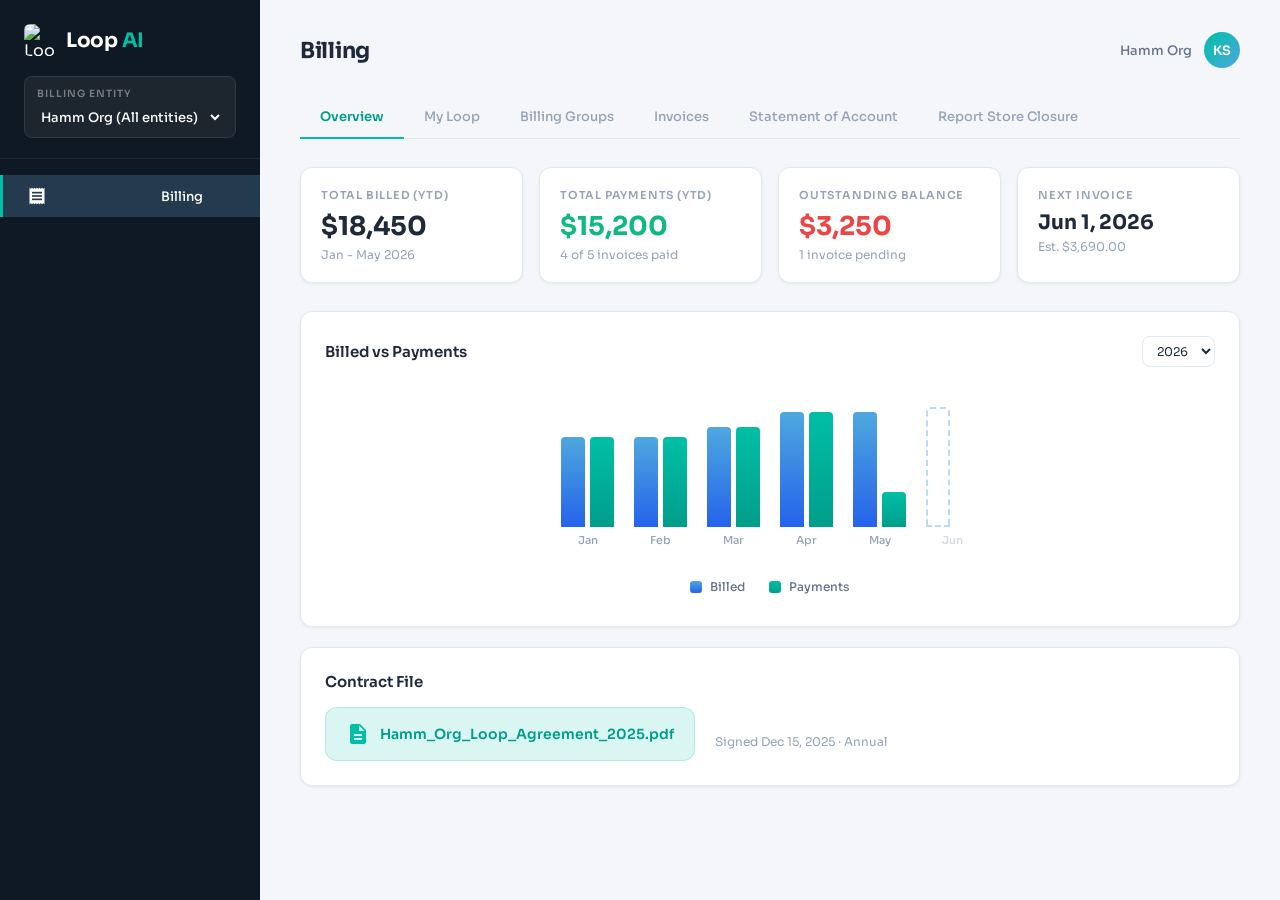
==== index.html @ f57b445f "Add billing portal mock with all tabs and interactive features Includes Overview, My Loop (active + " ====
<!DOCTYPE html>
<html lang="en">
<head>
<meta charset="UTF-8">
<meta name="viewport" content="width=device-width, initial-scale=1.0">
<title>Loop AI - Billing Portal</title>
<link href="https://fonts.googleapis.com/css2?family=Sora:wght@400;500;600;700&display=swap" rel="stylesheet">
<link href="https://fonts.googleapis.com/icon?family=Material+Icons" rel="stylesheet">
<style>
  :root {
    /* Loop brand palette - dark sidebar, teal accents */
    --sidebar-bg: #0F1923;
    --sidebar-hover: #1A2B3A;
    --sidebar-active: #243B4F;
    --primary: #00BFA6;
    --primary-hover: #00D9BC;
    --primary-dark: #009E8A;
    --primary-glow: rgba(0,191,166,0.15);
    --primary-glow-strong: rgba(0,191,166,0.25);
    --accent-orange: #FF8C42;
    --accent-purple: #7C5CFC;
    --accent-blue: #4EA8DE;
    --accent-pink: #F472B6;
    --danger: #EF4444;
    --danger-bg: #FEF2F2;
    --warning: #F59E0B;
    --warning-bg: #FFFBEB;
    --success: #10B981;
    --success-bg: #ECFDF5;
    --bg: #F4F6F9;
    --card: #FFFFFF;
    --text: #1E293B;
    --text-secondary: #64748B;
    --text-muted: #94A3B8;
    --border: #E2E8F0;
    --border-light: #F1F5F9;
    --shadow-sm: 0 1px 3px rgba(0,0,0,0.06);
    --shadow: 0 4px 16px rgba(0,0,0,0.06);
    --shadow-lg: 0 12px 40px rgba(0,0,0,0.1);
    --radius: 12px;
    --radius-sm: 8px;
    --radius-lg: 16px;
  }
  * { margin:0; padding:0; box-sizing:border-box; }
  body { font-family: 'Sora', sans-serif; background: var(--bg); color: var(--text); -webkit-font-smoothing: antialiased; }

  /* Layout */
  .app { display: flex; min-height: 100vh; }

  /* Sidebar - Loop dark nav */
  .sidebar { width: 260px; background: var(--sidebar-bg); color: #fff; padding: 0; flex-shrink: 0; display: flex; flex-direction: column; }
  .sidebar-top { padding: 24px 24px 20px; border-bottom: 1px solid rgba(255,255,255,0.06); }
  .sidebar .logo { display: flex; align-items: center; gap: 10px; margin-bottom: 20px; }
  .sidebar .logo img { width: 32px; height: 32px; border-radius: 8px; }
  .sidebar .logo-text { font-size: 20px; font-weight: 700; letter-spacing: -0.3px; }
  .sidebar .logo-text span { color: var(--primary); }
  .sidebar .entity-selector { padding: 10px 12px; background: rgba(255,255,255,0.06); border-radius: var(--radius-sm); border: 1px solid rgba(255,255,255,0.08); }
  .sidebar .entity-selector label { color: rgba(255,255,255,0.4); font-size: 10px; text-transform: uppercase; letter-spacing: 1px; font-weight: 600; display: block; margin-bottom: 6px; }
  .sidebar .entity-selector select { width: 100%; background: transparent; border: none; color: #fff; font-size: 13px; font-family: 'Sora', sans-serif; font-weight: 500; cursor: pointer; outline: none; }
  .sidebar .entity-selector select option { color: #333; background: #fff; }

  .sidebar nav { padding: 16px 0; flex: 1; }
  .sidebar nav a { display: flex; align-items: center; gap: 14px; padding: 11px 24px; color: rgba(255,255,255,0.5); text-decoration: none; font-size: 13px; font-weight: 500; transition: all 0.2s; border-left: 3px solid transparent; }
  .sidebar nav a .material-icons { font-size: 20px; }
  .sidebar nav a:hover { background: var(--sidebar-hover); color: rgba(255,255,255,0.85); }
  .sidebar nav a.active { background: var(--sidebar-active); color: #fff; border-left-color: var(--primary); }

  /* Main */
  .main { flex: 1; padding: 32px 40px; overflow-y: auto; max-height: 100vh; }
  .main-header { display: flex; justify-content: space-between; align-items: center; margin-bottom: 28px; }
  .main-header h1 { font-size: 22px; font-weight: 700; letter-spacing: -0.3px; }
  .main-header .user-info { display: flex; align-items: center; gap: 12px; }
  .main-header .org-name { font-size: 13px; color: var(--text-secondary); font-weight: 500; }
  .main-header .avatar { width: 36px; height: 36px; border-radius: 50%; background: linear-gradient(135deg, var(--primary), var(--accent-blue)); display: flex; align-items: center; justify-content: center; color: #fff; font-weight: 600; font-size: 13px; }

  /* Tabs */
  .tabs { display: flex; gap: 0; border-bottom: 1px solid var(--border); margin-bottom: 28px; }
  .tab { padding: 12px 20px; font-size: 13px; font-weight: 500; color: var(--text-muted); cursor: pointer; border-bottom: 2px solid transparent; margin-bottom: -1px; transition: all 0.2s; user-select: none; }
  .tab:hover { color: var(--text-secondary); }
  .tab.active { color: var(--primary-dark); border-bottom-color: var(--primary); font-weight: 600; }

  /* Cards */
  .card { background: var(--card); border-radius: var(--radius); box-shadow: var(--shadow-sm); padding: 24px; margin-bottom: 20px; border: 1px solid var(--border); }
  .card-header { display: flex; justify-content: space-between; align-items: center; margin-bottom: 16px; }
  .card-header h3 { font-size: 15px; font-weight: 600; }
  .badge { font-size: 11px; padding: 4px 10px; border-radius: 20px; font-weight: 600; display: inline-flex; align-items: center; gap: 4px; }
  .badge-green { background: var(--success-bg); color: var(--success); }
  .badge-orange { background: var(--warning-bg); color: var(--warning); }
  .badge-red { background: var(--danger-bg); color: var(--danger); }
  .badge-teal { background: var(--primary-glow); color: var(--primary-dark); }

  /* Summary Boxes */
  .summary-row { display: grid; grid-template-columns: repeat(4, 1fr); gap: 16px; margin-bottom: 28px; }
  .summary-box { background: var(--card); border-radius: var(--radius); padding: 20px; border: 1px solid var(--border); box-shadow: var(--shadow-sm); }
  .summary-box .label { font-size: 11px; color: var(--text-muted); text-transform: uppercase; letter-spacing: 0.8px; font-weight: 600; margin-bottom: 8px; }
  .summary-box .value { font-size: 26px; font-weight: 700; color: var(--text); }
  .summary-box .sub { font-size: 12px; color: var(--text-muted); margin-top: 4px; }

  /* Billed vs Payments Chart */
  .chart-container { padding: 8px 0; }
  .chart-bars { display: flex; gap: 20px; align-items: flex-end; justify-content: center; padding: 16px 0; }
  .chart-month { display: flex; flex-direction: column; align-items: center; gap: 6px; }
  .chart-month .bars { display: flex; gap: 5px; align-items: flex-end; }
  .chart-month .bar { width: 24px; border-radius: 4px 4px 0 0; transition: all 0.3s; }
  .bar-billed { background: linear-gradient(180deg, var(--accent-blue), #2563EB); }
  .bar-paid { background: linear-gradient(180deg, var(--primary), var(--primary-dark)); }
  .chart-month .month-label { font-size: 11px; color: var(--text-muted); font-weight: 500; }
  .chart-legend { display: flex; gap: 24px; justify-content: center; margin-top: 16px; font-size: 12px; color: var(--text-secondary); font-weight: 500; }
  .chart-legend span { display: flex; align-items: center; gap: 8px; }
  .chart-legend .dot { width: 12px; height: 12px; border-radius: 3px; }

  /* ==================== MY LOOP PRODUCTS ==================== */
  .products-grid { display: grid; grid-template-columns: repeat(3, 1fr); gap: 20px; }

  /* Active product card - clean, confident */
  .product-card { border-radius: var(--radius-lg); padding: 0; overflow: hidden; border: 1px solid var(--border); background: var(--card); transition: all 0.25s; position: relative; }
  .product-card:hover { box-shadow: var(--shadow); transform: translateY(-1px); }
  .product-card .product-banner { padding: 20px 24px 16px; display: flex; align-items: flex-start; gap: 14px; }
  .product-card.active .product-banner { background: #1A2332; color: #fff; }
  .product-card .product-icon { width: 38px; height: 38px; border-radius: 10px; display: flex; align-items: center; justify-content: center; flex-shrink: 0; }
  .product-card.active .product-icon { background: rgba(0,191,166,0.15); }
  .product-card .product-icon .material-icons { font-size: 20px; }
  .product-card.active .product-icon .material-icons { color: var(--primary); }
  .product-card .product-banner-text { flex: 1; min-width: 0; }
  .product-card .product-name { font-size: 15px; font-weight: 600; margin-bottom: 3px; }
  .product-card .product-locs { font-size: 12px; opacity: 0.6; font-weight: 400; }
  .product-card .product-body { padding: 16px 24px 20px; }
  .product-card .product-pricing { display: flex; justify-content: space-between; align-items: baseline; margin-bottom: 4px; }
  .product-card .product-ppl { font-size: 12px; color: var(--text-secondary); }
  .product-card .product-total { font-size: 20px; font-weight: 700; color: var(--primary-dark); }
  .product-card .product-total-label { font-size: 11px; color: var(--text-muted); }
  .product-card .product-actions { display: flex; gap: 8px; margin-top: 14px; }
  .product-card .active-badge { position: absolute; top: 18px; right: 18px; background: rgba(0,191,166,0.15); color: var(--primary); font-size: 10px; font-weight: 600; padding: 3px 10px; border-radius: 20px; text-transform: uppercase; letter-spacing: 0.5px; }

  /* FOMO product card - vibrant orange, enticing */
  .product-card.fomo { border: 1px solid rgba(255,140,66,0.3); background: linear-gradient(160deg, #FFFAF5 0%, #FFF5ED 40%, #FEF0E7 100%); }
  .product-card.fomo:hover { border-color: var(--accent-orange); box-shadow: 0 8px 32px rgba(255,140,66,0.15), 0 0 0 1px rgba(255,140,66,0.1); transform: translateY(-2px); }
  .product-card.fomo .product-banner { background: linear-gradient(135deg, #1E293B 0%, #334155 100%); color: #fff; }
  .product-card.fomo .fomo-unlock-badge { background: rgba(255,140,66,0.2); color: var(--accent-orange); font-size: 10px; font-weight: 600; padding: 3px 10px; border-radius: 20px; text-transform: uppercase; letter-spacing: 0.5px; flex-shrink: 0; align-self: flex-start; margin-top: 2px; }
  .product-card.fomo .product-icon { background: rgba(255,140,66,0.2); }
  .product-card.fomo .product-icon .material-icons { color: var(--accent-orange); }
  .product-card.fomo .product-name { color: #fff; }
  .product-card.fomo .product-locs { color: rgba(255,255,255,0.6); }
  .fomo-tagline { font-size: 13px; color: var(--text-secondary); line-height: 1.5; margin-bottom: 10px; padding: 12px 24px 0; }
  .fomo-stat { display: flex; align-items: center; gap: 8px; padding: 10px 24px; background: linear-gradient(90deg, #FFF7ED, #FFEDD5); border-top: 1px solid rgba(255,140,66,0.15); font-size: 12px; color: #9A3412; font-weight: 600; }
  .fomo-stat .material-icons { font-size: 16px; color: #F97316; }
  .fomo-actions { padding: 14px 24px 20px; display: flex; flex-direction: column; gap: 7px; }
  .fomo-btn { display: flex; align-items: center; gap: 10px; padding: 9px 14px; border-radius: var(--radius-sm); font-size: 13px; font-weight: 500; cursor: pointer; border: none; transition: all 0.2s; font-family: 'Sora', sans-serif; width: 100%; text-align: left; }
  .fomo-btn .material-icons { font-size: 18px; }
  .fomo-btn-video { background: rgba(124,92,252,0.08); color: #5B21B6; }
  .fomo-btn-video:hover { background: rgba(124,92,252,0.15); }
  .fomo-btn-report { background: rgba(255,140,66,0.08); color: #9A3412; }
  .fomo-btn-report:hover { background: rgba(255,140,66,0.15); }
  .fomo-btn-enable { background: linear-gradient(135deg, #F97316, #EA580C); color: #fff; font-weight: 600; justify-content: center; box-shadow: 0 2px 8px rgba(249,115,22,0.25); }
  .fomo-btn-enable:hover { background: linear-gradient(135deg, #FB923C, #F97316); box-shadow: 0 4px 16px rgba(249,115,22,0.35); }
  .fomo-btn-share { background: transparent; color: var(--text-muted); border: 1px solid var(--border); }
  .fomo-btn-share:hover { border-color: var(--accent-orange); color: var(--accent-orange); }
  .fomo-row { display: flex; gap: 8px; }
  .fomo-row .fomo-btn { flex: 1; justify-content: center; }

  /* ==================== BILLING GROUPS ==================== */
  .group-card { display: grid; grid-template-columns: 1.2fr 1.5fr 1.2fr 0.8fr; gap: 20px; align-items: start; }
  .group-label { font-size: 11px; color: var(--text-muted); text-transform: uppercase; letter-spacing: 0.5px; font-weight: 600; margin-bottom: 6px; }
  .group-value { font-size: 14px; font-weight: 500; }
  .group-sub { font-size: 12px; color: var(--text-secondary); margin-top: 2px; }
  .edit-bar { display: flex; justify-content: flex-end; gap: 10px; padding-top: 16px; margin-top: 16px; border-top: 1px solid var(--border-light); }
  .field-required::after { content: " *"; color: var(--danger); }
  .validation-msg { font-size: 11px; color: var(--danger); margin-top: 4px; display: none; }
  .validation-msg.show { display: block; }

  /* Edit mode for billing groups */
  .edit-field { padding: 8px 12px; border: 1px solid var(--border); border-radius: var(--radius-sm); font-size: 13px; font-family: 'Sora', sans-serif; width: 100%; transition: border-color 0.2s; }
  .edit-field:focus { outline: none; border-color: var(--primary); box-shadow: 0 0 0 3px var(--primary-glow); }
  .edit-field.error { border-color: var(--danger); }
  .edit-field.error:focus { box-shadow: 0 0 0 3px rgba(239,68,68,0.1); }

  /* Table */
  table { width: 100%; border-collapse: collapse; font-size: 13px; }
  th { text-align: left; padding: 12px 16px; font-weight: 600; color: var(--text-muted); font-size: 11px; text-transform: uppercase; letter-spacing: 0.5px; border-bottom: 1px solid var(--border); background: var(--bg); }
  td { padding: 14px 16px; border-bottom: 1px solid var(--border-light); }
  tr:hover td { background: rgba(0,191,166,0.02); }
  .status-paid { color: var(--success); font-weight: 600; display: flex; align-items: center; gap: 4px; }
  .status-pending { color: var(--warning); font-weight: 600; display: flex; align-items: center; gap: 4px; }
  .status-overdue { color: var(--danger); font-weight: 600; display: flex; align-items: center; gap: 4px; }
  .status-dot { width: 6px; height: 6px; border-radius: 50%; display: inline-block; }

  /* Buttons */
  .btn { padding: 8px 16px; border-radius: var(--radius-sm); font-size: 13px; font-weight: 500; cursor: pointer; border: none; transition: all 0.2s; display: inline-flex; align-items: center; gap: 6px; font-family: 'Sora', sans-serif; }
  .btn-primary { background: var(--primary); color: #fff; }
  .btn-primary:hover { background: var(--primary-hover); box-shadow: 0 4px 12px rgba(0,191,166,0.25); }
  .btn-outline { background: transparent; border: 1px solid var(--border); color: var(--text-secondary); }
  .btn-outline:hover { border-color: var(--primary); color: var(--primary); }
  .btn-ghost { background: transparent; color: var(--primary); padding: 8px 12px; }
  .btn-ghost:hover { background: var(--primary-glow); }
  .btn-danger { background: transparent; border: 1px solid var(--danger); color: var(--danger); }
  .btn-danger:hover { background: var(--danger-bg); }
  .btn-sm { padding: 6px 12px; font-size: 12px; }
  .icon-btn { width: 34px; height: 34px; border-radius: var(--radius-sm); display: flex; align-items: center; justify-content: center; border: 1px solid var(--border); background: #fff; cursor: pointer; transition: all 0.2s; color: var(--text-secondary); }
  .icon-btn:hover { border-color: var(--primary); color: var(--primary); background: var(--primary-glow); }
  .icon-btn .material-icons { font-size: 18px; }

  /* Filters */
  .filters { display: flex; gap: 12px; align-items: center; margin-bottom: 16px; flex-wrap: wrap; }
  .filter-select { padding: 8px 12px; border: 1px solid var(--border); border-radius: var(--radius-sm); font-size: 13px; background: #fff; color: var(--text); font-family: 'Sora', sans-serif; }

  /* SOA */
  .soa-controls { display: flex; gap: 12px; align-items: center; margin-bottom: 20px; flex-wrap: wrap; }
  .soa-summary { display: grid; grid-template-columns: repeat(3, 1fr); gap: 16px; margin-bottom: 20px; }

  /* Modal */
  .modal-overlay { display: none; position: fixed; top: 0; left: 0; right: 0; bottom: 0; background: rgba(15,25,35,0.5); backdrop-filter: blur(4px); z-index: 100; justify-content: center; align-items: center; }
  .modal-overlay.show { display: flex; }
  .modal { background: #fff; border-radius: var(--radius-lg); padding: 32px; max-width: 520px; width: 90%; box-shadow: var(--shadow-lg); }
  .modal h3 { margin-bottom: 16px; font-size: 18px; }
  .modal p { color: var(--text-secondary); font-size: 14px; line-height: 1.6; margin-bottom: 16px; }
  .modal .modal-actions { display: flex; gap: 10px; justify-content: flex-end; margin-top: 24px; }

  /* Closure */
  .closure-form { max-width: 480px; }
  .form-group { margin-bottom: 16px; }
  .form-group label { display: block; font-size: 12px; font-weight: 600; margin-bottom: 6px; color: var(--text-secondary); text-transform: uppercase; letter-spacing: 0.3px; }
  .form-group select, .form-group input { width: 100%; padding: 10px 12px; border: 1px solid var(--border); border-radius: var(--radius-sm); font-size: 14px; font-family: 'Sora', sans-serif; }
  .callout { border-radius: var(--radius-sm); padding: 14px 16px; font-size: 13px; line-height: 1.5; }
  .callout-warning { background: var(--warning-bg); border: 1px solid rgba(245,158,11,0.2); color: #92400E; }
  .callout-info { background: #EFF6FF; border: 1px solid rgba(59,130,246,0.15); color: #1E40AF; }

  /* Contract link */
  .contract-link { display: inline-flex; align-items: center; gap: 10px; padding: 14px 20px; background: var(--primary-glow); border: 1px solid rgba(0,191,166,0.2); border-radius: var(--radius); color: var(--primary-dark); font-weight: 600; font-size: 14px; text-decoration: none; transition: all 0.2s; }
  .contract-link:hover { background: var(--primary-glow-strong); border-color: var(--primary); }
  .contract-link .material-icons { color: var(--primary); }

  .section-title { font-size: 16px; font-weight: 700; margin-bottom: 20px; display: flex; align-items: center; gap: 10px; }

  /* Tab panels */
  .tab-panel { display: none; }
  .tab-panel.active { display: block; }

  /* Toast notification */
  .toast { position: fixed; bottom: 32px; right: 32px; background: var(--sidebar-bg); color: #fff; padding: 14px 24px; border-radius: var(--radius); box-shadow: var(--shadow-lg); font-size: 13px; font-weight: 500; display: none; align-items: center; gap: 10px; z-index: 200; font-family: 'Sora', sans-serif; }
  .toast.show { display: flex; animation: slideUp 0.3s ease; }
  .toast .material-icons { color: var(--primary); font-size: 20px; }
  @keyframes slideUp { from { transform: translateY(20px); opacity: 0; } to { transform: translateY(0); opacity: 1; } }

  @media (max-width: 1100px) {
    .summary-row { grid-template-columns: repeat(2, 1fr); }
    .products-grid { grid-template-columns: repeat(2, 1fr); }
    .group-card { grid-template-columns: 1fr 1fr; }
  }
  @media (max-width: 768px) {
    .sidebar { display: none; }
    .main { padding: 20px; }
    .summary-row, .soa-summary { grid-template-columns: 1fr; }
    .products-grid { grid-template-columns: 1fr; }
  }
</style>
</head>
<body>
<div class="app">

  <!-- Sidebar -->
  <aside class="sidebar">
    <div class="sidebar-top">
      <div class="logo">
        <img src="https://loopai.com/loop-small.png" alt="Loop AI" style="width:32px;height:32px;border-radius:6px;">
        <span class="logo-text">Loop <span>AI</span></span>
      </div>
      <div class="entity-selector">
        <label>Billing Entity</label>
        <select>
          <option>Hamm Org (All entities)</option>
          <option>Hamm Org - East Region</option>
          <option>Hamm Org - West Region</option>
        </select>
      </div>
    </div>
    <nav>
      <a class="active"><span class="material-icons">receipt_long</span> Billing</a>
    </nav>
  </aside>

  <!-- Main -->
  <div class="main">
    <div class="main-header">
      <h1>Billing</h1>
      <div class="user-info">
        <span class="org-name">Hamm Org</span>
        <div class="avatar">KS</div>
      </div>
    </div>

    <!-- Tabs -->
    <div class="tabs">
      <div class="tab active" onclick="showTab('overview')">Overview</div>
      <div class="tab" onclick="showTab('myloop')">My Loop</div>
      <div class="tab" onclick="showTab('groups')">Billing Groups</div>
      <div class="tab" onclick="showTab('invoices')">Invoices</div>
      <div class="tab" onclick="showTab('soa')">Statement of Account</div>
      <div class="tab" onclick="showTab('closure')">Report Store Closure</div>
    </div>

    <!-- ===================== OVERVIEW ===================== -->
    <div class="tab-panel active" id="tab-overview">
      <div class="summary-row">
        <div class="summary-box">
          <div class="label">Total Billed (YTD)</div>
          <div class="value">$18,450</div>
          <div class="sub">Jan - May 2026</div>
        </div>
        <div class="summary-box">
          <div class="label">Total Payments (YTD)</div>
          <div class="value" style="color:var(--success)">$15,200</div>
          <div class="sub">4 of 5 invoices paid</div>
        </div>
        <div class="summary-box">
          <div class="label">Outstanding Balance</div>
          <div class="value" style="color:var(--danger)">$3,250</div>
          <div class="sub">1 invoice pending</div>
        </div>
        <div class="summary-box">
          <div class="label">Next Invoice</div>
          <div class="value" style="font-size:20px;">Jun 1, 2026</div>
          <div class="sub">Est. $3,690.00</div>
        </div>
      </div>

      <!-- Chart -->
      <div class="card">
        <div class="card-header">
          <h3>Billed vs Payments</h3>
          <select class="filter-select" style="padding:6px 10px;font-size:12px;">
            <option>2026</option><option>2025</option>
          </select>
        </div>
        <div class="chart-container">
          <div class="chart-bars">
            <div class="chart-month"><div class="bars"><div class="bar bar-billed" style="height:90px"></div><div class="bar bar-paid" style="height:90px"></div></div><div class="month-label">Jan</div></div>
            <div class="chart-month"><div class="bars"><div class="bar bar-billed" style="height:90px"></div><div class="bar bar-paid" style="height:90px"></div></div><div class="month-label">Feb</div></div>
            <div class="chart-month"><div class="bars"><div class="bar bar-billed" style="height:100px"></div><div class="bar bar-paid" style="height:100px"></div></div><div class="month-label">Mar</div></div>
            <div class="chart-month"><div class="bars"><div class="bar bar-billed" style="height:115px"></div><div class="bar bar-paid" style="height:115px"></div></div><div class="month-label">Apr</div></div>
            <div class="chart-month"><div class="bars"><div class="bar bar-billed" style="height:115px"></div><div class="bar bar-paid" style="height:35px"></div></div><div class="month-label">May</div></div>
            <div class="chart-month" style="opacity:0.4"><div class="bars"><div class="bar" style="height:120px;border:2px dashed var(--accent-blue);width:24px;border-radius:4px 4px 0 0;"></div><div class="bar" style="height:0"></div></div><div class="month-label">Jun</div></div>
          </div>
          <div class="chart-legend">
            <span><span class="dot" style="background:linear-gradient(180deg, var(--accent-blue), #2563EB)"></span> Billed</span>
            <span><span class="dot" style="background:linear-gradient(180deg, var(--primary), var(--primary-dark))"></span> Payments</span>
          </div>
        </div>
      </div>

      <!-- Contract File -->
      <div class="card">
        <div class="card-header"><h3>Contract File</h3></div>
        <a href="#" class="contract-link">
          <span class="material-icons">description</span>
          Hamm_Org_Loop_Agreement_2025.pdf
        </a>
        <span style="margin-left:16px;font-size:12px;color:var(--text-muted);">Signed Dec 15, 2025 &middot; Annual</span>
      </div>
    </div>

    <!-- ===================== MY LOOP ===================== -->
    <div class="tab-panel" id="tab-myloop">
      <div class="section-title">
        My Loop
        <span class="badge badge-teal"><span class="material-icons" style="font-size:14px;">location_on</span> 6 Locations</span>
      </div>
      <div class="products-grid">

        <!-- ACTIVE: TruROI+ -->
        <div class="product-card active">
          <div class="active-badge">Active</div>
          <div class="product-banner">
            <div class="product-icon"><span class="material-icons">trending_up</span></div>
            <div class="product-banner-text">
              <div class="product-name">TruROI+</div>
              <div class="product-locs">6 Locations</div>
            </div>
          </div>
          <div class="product-body">
            <div class="product-pricing">
              <span class="product-ppl">$100 PPL/mo</span>
              <div style="text-align:right;">
                <div class="product-total">$600<span style="font-size:12px;font-weight:400;color:var(--text-muted)">/mo</span></div>
              </div>
            </div>
            <div class="product-actions">
              <button class="btn btn-outline btn-sm" onclick="showModal('share')"><span class="material-icons" style="font-size:14px">share</span> Share</button>
            </div>
          </div>
        </div>

        <!-- ACTIVE: Recover -->
        <div class="product-card active">
          <div class="active-badge">Active</div>
          <div class="product-banner">
            <div class="product-icon"><span class="material-icons">autorenew</span></div>
            <div class="product-banner-text">
              <div class="product-name">Recover</div>
              <div class="product-locs">6 Locations</div>
            </div>
          </div>
          <div class="product-body">
            <div class="product-pricing">
              <span class="product-ppl">$15 PPL/mo</span>
              <div style="text-align:right;">
                <div class="product-total">$90<span style="font-size:12px;font-weight:400;color:var(--text-muted)">/mo</span></div>
              </div>
            </div>
            <div class="product-actions">
              <button class="btn btn-outline btn-sm" onclick="showModal('share')"><span class="material-icons" style="font-size:14px">share</span> Share</button>
            </div>
          </div>
        </div>

        <!-- FOMO: Protect -->
        <div class="product-card fomo">
          <div class="product-banner">
            <div class="product-icon"><span class="material-icons">shield</span></div>
            <div class="product-banner-text">
              <div class="product-name">Protect</div>
              <div class="product-locs">Not enabled</div>
            </div>
            <span class="fomo-unlock-badge">Explore</span>
          </div>
          <div class="fomo-tagline">Proactively block fraudulent chargebacks before they hit your P&L.</div>
          <div class="fomo-stat">
            <span class="material-icons">trending_up</span>
            QSR chains using Protect save avg. $2,400/loc/year
          </div>
          <div class="fomo-actions">
            <button class="fomo-btn fomo-btn-video" onclick="showModal('knowmore-protect')"><span class="material-icons">play_circle</span> Watch Case Study</button>
            <button class="fomo-btn fomo-btn-report" onclick="showModal('howhelp')"><span class="material-icons">insights</span> How can this help me?</button>
            <button class="fomo-btn fomo-btn-enable" onclick="showModal('reqenable')"><span class="material-icons">bolt</span> Request to Enable</button>
            <div class="fomo-row">
              <button class="fomo-btn fomo-btn-share" onclick="showModal('share')"><span class="material-icons">share</span> Share</button>
            </div>
          </div>
        </div>

        <!-- FOMO: Balance -->
        <div class="product-card fomo">
          <div class="product-banner">
            <div class="product-icon"><span class="material-icons">account_balance_wallet</span></div>
            <div class="product-banner-text">
              <div class="product-name">Balance</div>
              <div class="product-locs">Not enabled</div>
            </div>
            <span class="fomo-unlock-badge">Explore</span>
          </div>
          <div class="fomo-tagline">Automated third-party payment reconciliation across all your delivery platforms.</div>
          <div class="fomo-stat">
            <span class="material-icons">trending_up</span>
            Operators recover 3-5% of missed payouts within 60 days
          </div>
          <div class="fomo-actions">
            <button class="fomo-btn fomo-btn-video" onclick="showModal('knowmore-balance')"><span class="material-icons">play_circle</span> Watch Case Study</button>
            <button class="fomo-btn fomo-btn-report" onclick="showModal('howhelp')"><span class="material-icons">insights</span> How can this help me?</button>
            <button class="fomo-btn fomo-btn-enable" onclick="showModal('reqenable')"><span class="material-icons">bolt</span> Request to Enable</button>
            <div class="fomo-row">
              <button class="fomo-btn fomo-btn-share" onclick="showModal('share')"><span class="material-icons">share</span> Share</button>
            </div>
          </div>
        </div>

        <!-- FOMO: Loop Inspect -->
        <div class="product-card fomo">
          <div class="product-banner">
            <div class="product-icon"><span class="material-icons">search</span></div>
            <div class="product-banner-text">
              <div class="product-name">Loop Inspect</div>
              <div class="product-locs">Not enabled</div>
            </div>
            <span class="fomo-unlock-badge">Explore</span>
          </div>
          <div class="fomo-tagline">Deep-dive analytics across every transaction, location, and platform in real time.</div>
          <div class="fomo-stat">
            <span class="material-icons">trending_up</span>
            85% of enterprise chains use Inspect for ops reviews
          </div>
          <div class="fomo-actions">
            <button class="fomo-btn fomo-btn-video" onclick="showModal('knowmore-inspect')"><span class="material-icons">play_circle</span> Watch Case Study</button>
            <button class="fomo-btn fomo-btn-report" onclick="showModal('howhelp')"><span class="material-icons">insights</span> How can this help me?</button>
            <button class="fomo-btn fomo-btn-enable" onclick="showModal('reqenable')"><span class="material-icons">bolt</span> Request to Enable</button>
            <div class="fomo-row">
              <button class="fomo-btn fomo-btn-share" onclick="showModal('share')"><span class="material-icons">share</span> Share</button>
            </div>
          </div>
        </div>

        <!-- FOMO: Smart Alerts -->
        <div class="product-card fomo">
          <div class="product-banner">
            <div class="product-icon"><span class="material-icons">notifications_active</span></div>
            <div class="product-banner-text">
              <div class="product-name">Smart Alerts</div>
              <div class="product-locs">Not enabled</div>
            </div>
            <span class="fomo-unlock-badge">Explore</span>
          </div>
          <div class="fomo-tagline">Get notified instantly when anomalies, outages, or disputes spike at any location.</div>
          <div class="fomo-stat">
            <span class="material-icons">local_fire_department</span>
            Teams respond 4x faster with real-time alerting
          </div>
          <div class="fomo-actions">
            <button class="fomo-btn fomo-btn-video" onclick="showModal('knowmore-alerts')"><span class="material-icons">play_circle</span> Watch Case Study</button>
            <button class="fomo-btn fomo-btn-report" onclick="showModal('howhelp')"><span class="material-icons">insights</span> How can this help me?</button>
            <button class="fomo-btn fomo-btn-enable" onclick="showModal('reqenable')"><span class="material-icons">bolt</span> Request to Enable</button>
            <div class="fomo-row">
              <button class="fomo-btn fomo-btn-share" onclick="showModal('share')"><span class="material-icons">share</span> Share</button>
            </div>
          </div>
        </div>

      </div>
    </div>

    <!-- ===================== BILLING GROUPS ===================== -->
    <div class="tab-panel" id="tab-groups">
      <div class="section-title">Billing Groups</div>

      <!-- Group 1 -->
      <div class="card" id="group1">
        <div class="card-header">
          <h3>Hamm Org - East Region</h3>
          <div style="display:flex;gap:8px;align-items:center;">
            <span class="badge badge-green">Active</span>
            <button class="btn btn-outline btn-sm" onclick="toggleEdit('group1')"><span class="material-icons" style="font-size:14px">edit</span> Edit</button>
          </div>
        </div>
        <!-- View mode -->
        <div class="group-view">
          <div class="group-card">
            <div>
              <div class="group-label">Number of Locations</div>
              <div class="group-value">4</div>
            </div>
            <div>
              <div class="group-label">Account Manager</div>
              <div class="group-value">Kara Sandoval</div>
              <div class="group-sub">kara.sandoval@kellypartners.com</div>
              <div class="group-sub">(555) 123-4567</div>
            </div>
            <div>
              <div class="group-label">Payment Method</div>
              <div class="group-value" style="display:flex;align-items:center;gap:6px;">
                <span class="material-icons" style="font-size:18px;color:var(--accent-blue);">credit_card</span>
                Visa **** 4242
              </div>
              <div class="group-sub">Card on file</div>
            </div>
            <div>
              <div class="group-label">Monthly Total</div>
              <div class="group-value" style="font-size:20px;font-weight:700;color:var(--primary-dark)">$460/mo</div>
            </div>
          </div>
        </div>
        <!-- Edit mode -->
        <div class="group-edit" style="display:none;">
          <div style="display:grid;grid-template-columns:1fr 1fr;gap:16px;">
            <div class="form-group">
              <label class="field-required">Account Manager Name</label>
              <input type="text" class="edit-field" value="Kara Sandoval" required data-field="name">
              <div class="validation-msg">Name is required</div>
            </div>
            <div class="form-group">
              <label class="field-required">Email</label>
              <input type="email" class="edit-field" value="kara.sandoval@kellypartners.com" required data-field="email">
              <div class="validation-msg">Valid email is required</div>
            </div>
            <div class="form-group">
              <label class="field-required">Phone</label>
              <input type="tel" class="edit-field" value="(555) 123-4567" required data-field="phone">
              <div class="validation-msg">Phone number is required</div>
            </div>
            <div class="form-group">
              <label>Payment Method</label>
              <select class="edit-field">
                <option selected>Visa **** 4242</option>
                <option>ACH / Bank Transfer</option>
                <option>+ Add new payment method</option>
              </select>
            </div>
          </div>
          <div class="edit-bar">
            <button class="btn btn-outline btn-sm" onclick="toggleEdit('group1')">Cancel</button>
            <button class="btn btn-primary btn-sm" onclick="saveGroup('group1')"><span class="material-icons" style="font-size:14px">save</span> Save Changes</button>
          </div>
          <div class="callout callout-info" style="margin-top:12px;font-size:12px;">
            <span class="material-icons" style="font-size:14px;vertical-align:middle;margin-right:4px;">info</span>
            Changes will trigger an email notification to Loop Finance for review.
          </div>
        </div>
      </div>

      <!-- Group 2 -->
      <div class="card" id="group2">
        <div class="card-header">
          <h3>Hamm Org - West Region</h3>
          <div style="display:flex;gap:8px;align-items:center;">
            <span class="badge badge-green">Active</span>
            <button class="btn btn-outline btn-sm" onclick="toggleEdit('group2')"><span class="material-icons" style="font-size:14px">edit</span> Edit</button>
          </div>
        </div>
        <!-- View mode -->
        <div class="group-view">
          <div class="group-card">
            <div>
              <div class="group-label">Number of Locations</div>
              <div class="group-value">2</div>
            </div>
            <div>
              <div class="group-label">Account Manager</div>
              <div class="group-value">Tom Richards</div>
              <div class="group-sub">tom.richards@hammorg.com</div>
              <div class="group-sub">(555) 987-6543</div>
            </div>
            <div>
              <div class="group-label">Payment Method</div>
              <div class="group-value" style="display:flex;align-items:center;gap:6px;">
                <span class="material-icons" style="font-size:18px;color:var(--accent-blue);">account_balance</span>
                ACH / Bank Transfer
              </div>
              <div class="group-sub">Auto-pay enabled</div>
            </div>
            <div>
              <div class="group-label">Monthly Total</div>
              <div class="group-value" style="font-size:20px;font-weight:700;color:var(--primary-dark)">$230/mo</div>
            </div>
          </div>
        </div>
        <!-- Edit mode -->
        <div class="group-edit" style="display:none;">
          <div style="display:grid;grid-template-columns:1fr 1fr;gap:16px;">
            <div class="form-group">
              <label class="field-required">Account Manager Name</label>
              <input type="text" class="edit-field" value="Tom Richards" required data-field="name">
              <div class="validation-msg">Name is required</div>
            </div>
            <div class="form-group">
              <label class="field-required">Email</label>
              <input type="email" class="edit-field" value="tom.richards@hammorg.com" required data-field="email">
              <div class="validation-msg">Valid email is required</div>
            </div>
            <div class="form-group">
              <label class="field-required">Phone</label>
              <input type="tel" class="edit-field" value="(555) 987-6543" required data-field="phone">
              <div class="validation-msg">Phone number is required</div>
            </div>
            <div class="form-group">
              <label>Payment Method</label>
              <select class="edit-field">
                <option>Visa **** 4242</option>
                <option selected>ACH / Bank Transfer</option>
                <option>+ Add new payment method</option>
              </select>
            </div>
          </div>
          <div class="edit-bar">
            <button class="btn btn-outline btn-sm" onclick="toggleEdit('group2')">Cancel</button>
            <button class="btn btn-primary btn-sm" onclick="saveGroup('group2')"><span class="material-icons" style="font-size:14px">save</span> Save Changes</button>
          </div>
          <div class="callout callout-info" style="margin-top:12px;font-size:12px;">
            <span class="material-icons" style="font-size:14px;vertical-align:middle;margin-right:4px;">info</span>
            Changes will trigger an email notification to Loop Finance for review.
          </div>
        </div>
      </div>
    </div>

    <!-- ===================== INVOICES ===================== -->
    <div class="tab-panel" id="tab-invoices">
      <div class="section-title">Invoices</div>

      <div class="filters">
        <select class="filter-select"><option>2026</option><option>2025</option></select>
        <select class="filter-select"><option value="">All Months</option><option>January</option><option>February</option><option>March</option><option>April</option><option selected>May</option></select>
        <div style="flex:1"></div>
        <button class="icon-btn" title="List view" style="border-color:var(--primary);color:var(--primary);background:var(--primary-glow);"><span class="material-icons">view_list</span></button>
        <button class="icon-btn" title="Grid view"><span class="material-icons">grid_view</span></button>
      </div>

      <div class="card" style="padding:0;overflow:hidden;">
        <table>
          <thead>
            <tr>
              <th>Invoice #</th>
              <th>Period</th>
              <th>Billing Group</th>
              <th>Amount</th>
              <th>Status</th>
              <th>Due Date</th>
              <th>Paid Date</th>
              <th style="text-align:right">Actions</th>
            </tr>
          </thead>
          <tbody>
            <tr>
              <td style="font-weight:600;">INV-2026-0005</td>
              <td>May 2026</td>
              <td>East Region</td>
              <td style="font-weight:600;">$460.00</td>
              <td><span class="status-pending"><span class="status-dot" style="background:var(--warning)"></span> Pending</span></td>
              <td>May 15, 2026</td>
              <td><span style="color:var(--text-muted)">-</span></td>
              <td style="text-align:right;">
                <div style="display:flex;gap:6px;justify-content:flex-end;">
                  <button class="icon-btn" title="Download PDF"><span class="material-icons">download</span></button>
                  <button class="icon-btn" title="View Details" onclick="showModal('invoicedetail')"><span class="material-icons">visibility</span></button>
                </div>
              </td>
            </tr>
            <tr>
              <td style="font-weight:600;">INV-2026-0004</td>
              <td>May 2026</td>
              <td>West Region</td>
              <td style="font-weight:600;">$230.00</td>
              <td><span class="status-pending"><span class="status-dot" style="background:var(--warning)"></span> Pending</span></td>
              <td>May 15, 2026</td>
              <td><span style="color:var(--text-muted)">-</span></td>
              <td style="text-align:right;">
                <div style="display:flex;gap:6px;justify-content:flex-end;">
                  <button class="icon-btn" title="Download PDF"><span class="material-icons">download</span></button>
                  <button class="icon-btn" title="View Details" onclick="showModal('invoicedetail')"><span class="material-icons">visibility</span></button>
                </div>
              </td>
            </tr>
            <tr>
              <td style="font-weight:600;">INV-2026-0003</td>
              <td>Apr 2026</td>
              <td>East Region</td>
              <td style="font-weight:600;">$460.00</td>
              <td><span class="status-paid"><span class="status-dot" style="background:var(--success)"></span> Paid</span></td>
              <td>Apr 15, 2026</td>
              <td>Apr 12, 2026</td>
              <td style="text-align:right;">
                <div style="display:flex;gap:6px;justify-content:flex-end;">
                  <button class="icon-btn" title="Download PDF"><span class="material-icons">download</span></button>
                  <button class="icon-btn" title="View Details" onclick="showModal('invoicedetail')"><span class="material-icons">visibility</span></button>
                </div>
              </td>
            </tr>
            <tr>
              <td style="font-weight:600;">INV-2026-0002</td>
              <td>Apr 2026</td>
              <td>West Region</td>
              <td style="font-weight:600;">$230.00</td>
              <td><span class="status-paid"><span class="status-dot" style="background:var(--success)"></span> Paid</span></td>
              <td>Apr 15, 2026</td>
              <td>Apr 10, 2026</td>
              <td style="text-align:right;">
                <div style="display:flex;gap:6px;justify-content:flex-end;">
                  <button class="icon-btn" title="Download PDF"><span class="material-icons">download</span></button>
                  <button class="icon-btn" title="View Details" onclick="showModal('invoicedetail')"><span class="material-icons">visibility</span></button>
                </div>
              </td>
            </tr>
            <tr>
              <td style="font-weight:600;">INV-2026-0001</td>
              <td>Mar 2026</td>
              <td>All Groups</td>
              <td style="font-weight:600;">$690.00</td>
              <td><span class="status-paid"><span class="status-dot" style="background:var(--success)"></span> Paid</span></td>
              <td>Mar 15, 2026</td>
              <td>Mar 14, 2026</td>
              <td style="text-align:right;">
                <div style="display:flex;gap:6px;justify-content:flex-end;">
                  <button class="icon-btn" title="Download PDF"><span class="material-icons">download</span></button>
                  <button class="icon-btn" title="View Details" onclick="showModal('invoicedetail')"><span class="material-icons">visibility</span></button>
                </div>
              </td>
            </tr>
          </tbody>
        </table>
      </div>
    </div>

    <!-- ===================== SOA ===================== -->
    <div class="tab-panel" id="tab-soa">
      <div class="section-title">Statement of Account</div>
      <div class="soa-controls">
        <select class="filter-select"><option>2026</option><option>2025</option></select>
        <select class="filter-select"><option>So Far (Jan - May 2026)</option><option>Full Year</option></select>
        <span style="color:var(--text-muted);font-size:13px;">or</span>
        <input type="date" class="filter-select" value="2026-01-01" style="width:150px;">
        <span style="color:var(--text-muted);font-size:13px;">to</span>
        <input type="date" class="filter-select" value="2026-05-06" style="width:150px;">
        <button class="btn btn-primary btn-sm">Generate</button>
        <button class="btn btn-outline btn-sm"><span class="material-icons" style="font-size:14px">download</span> Download PDF</button>
      </div>
      <div class="soa-summary">
        <div class="summary-box"><div class="label">Total Billed</div><div class="value" style="font-size:22px;">$18,450.00</div></div>
        <div class="summary-box"><div class="label">Total Paid</div><div class="value" style="font-size:22px;color:var(--success)">$15,200.00</div></div>
        <div class="summary-box"><div class="label">Outstanding</div><div class="value" style="font-size:22px;color:var(--danger)">$3,250.00</div></div>
      </div>
      <div class="card" style="padding:0;overflow:hidden;">
        <table>
          <thead><tr><th>Date</th><th>Description</th><th>Debit</th><th>Credit</th><th>Balance</th></tr></thead>
          <tbody>
            <tr><td>Jan 1, 2026</td><td>Opening Balance</td><td>-</td><td>-</td><td>$0.00</td></tr>
            <tr><td>Jan 1, 2026</td><td>INV-2025-0012 - Jan billing (6 locs)</td><td>$690.00</td><td>-</td><td>$690.00</td></tr>
            <tr><td>Jan 12, 2026</td><td>Payment received - Visa *4242</td><td>-</td><td>$690.00</td><td style="color:var(--success);font-weight:600;">$0.00</td></tr>
            <tr><td>Feb 1, 2026</td><td>INV-2026-0001 - Feb billing (6 locs)</td><td>$690.00</td><td>-</td><td>$690.00</td></tr>
            <tr><td>Feb 10, 2026</td><td>Payment received - ACH</td><td>-</td><td>$690.00</td><td style="color:var(--success);font-weight:600;">$0.00</td></tr>
            <tr style="font-weight:600;background:var(--bg);"><td>May 6, 2026</td><td>Current Balance</td><td></td><td></td><td style="color:var(--danger);">$3,250.00</td></tr>
          </tbody>
        </table>
      </div>
    </div>

    <!-- ===================== REPORT STORE CLOSURE ===================== -->
    <div class="tab-panel" id="tab-closure">
      <div class="section-title">Report Store Closure</div>
      <div class="card">
        <div class="closure-form">
          <div class="form-group">
            <label>Select Location to Close</label>
            <select class="filter-select" style="width:100%;" id="closureLocation" onchange="updateClosureMsg()">
              <option value="">-- Select a location --</option>
              <option>East - Philadelphia, PA</option>
              <option>East - Brooklyn, NY</option>
              <option>East - Boston, MA</option>
              <option>East - Baltimore, MD</option>
              <option>West - Los Angeles, CA</option>
              <option>West - Portland, OR</option>
            </select>
          </div>
          <div id="closureConfirmation" style="display:none;">
            <div class="callout callout-warning" style="margin-bottom:16px;">
              <strong>Please confirm:</strong> Billing for <strong id="closureLocName"></strong> will be discontinued from <strong id="closureDate"></strong> onwards (following month billing).
            </div>
            <div class="form-group">
              <label>Reason for Closure</label>
              <select class="filter-select" style="width:100%;">
                <option value="">-- Select reason --</option>
                <option>Permanent closure</option>
                <option>Temporary closure</option>
                <option>Change of ownership</option>
                <option>Relocation</option>
                <option>Other</option>
              </select>
            </div>
            <div style="display:flex;gap:10px;margin-top:16px;">
              <button class="btn btn-danger" onclick="showModal('closureconfirm')">Confirm Store Closure</button>
              <button class="btn btn-outline" onclick="document.getElementById('closureConfirmation').style.display='none';document.getElementById('closureLocation').value='';">Cancel</button>
            </div>
          </div>
        </div>
      </div>
      <div class="callout callout-info" style="max-width:480px;margin-top:4px;">
        <span class="material-icons" style="font-size:14px;vertical-align:middle;margin-right:4px;">info</span>
        Once submitted, your CSM will be notified and will confirm the closure. The location will continue to be billed through the current billing period.
      </div>
    </div>

  </div>
</div>

<!-- ===================== MODALS ===================== -->

<!-- Know More: Protect -->
<div class="modal-overlay" id="modal-knowmore-protect">
  <div class="modal">
    <h3 style="display:flex;align-items:center;gap:8px;"><span class="material-icons" style="color:var(--primary)">shield</span> Protect - Case Study</h3>
    <div style="background:linear-gradient(135deg,#0F1923,#1A3044);border-radius:var(--radius);height:200px;display:flex;align-items:center;justify-content:center;margin-bottom:16px;cursor:pointer;">
      <div style="width:56px;height:56px;border-radius:50%;background:rgba(0,191,166,0.2);display:flex;align-items:center;justify-content:center;">
        <span class="material-icons" style="color:var(--primary);font-size:28px;">play_arrow</span>
      </div>
    </div>
    <p><strong>Chili's Franchise Group (52 locations)</strong> reduced chargebacks by 34% within 90 days, saving over $124,000 annually using Loop Protect.</p>
    <div class="modal-actions">
      <button class="btn btn-outline" onclick="hideModal('knowmore-protect')">Close</button>
    </div>
  </div>
</div>

<!-- Know More: Balance -->
<div class="modal-overlay" id="modal-knowmore-balance">
  <div class="modal">
    <h3 style="display:flex;align-items:center;gap:8px;"><span class="material-icons" style="color:var(--primary)">account_balance_wallet</span> Balance - Case Study</h3>
    <div style="background:linear-gradient(135deg,#0F1923,#1A3044);border-radius:var(--radius);height:200px;display:flex;align-items:center;justify-content:center;margin-bottom:16px;cursor:pointer;">
      <div style="width:56px;height:56px;border-radius:50%;background:rgba(0,191,166,0.2);display:flex;align-items:center;justify-content:center;">
        <span class="material-icons" style="color:var(--primary);font-size:28px;">play_arrow</span>
      </div>
    </div>
    <p><strong>Sweetgreen</strong> recovered $86K in missing third-party payouts in the first quarter using Balance's automated reconciliation engine.</p>
    <div class="modal-actions">
      <button class="btn btn-outline" onclick="hideModal('knowmore-balance')">Close</button>
    </div>
  </div>
</div>

<!-- Know More: Inspect -->
<div class="modal-overlay" id="modal-knowmore-inspect">
  <div class="modal">
    <h3 style="display:flex;align-items:center;gap:8px;"><span class="material-icons" style="color:var(--primary)">search</span> Loop Inspect - Case Study</h3>
    <div style="background:linear-gradient(135deg,#0F1923,#1A3044);border-radius:var(--radius);height:200px;display:flex;align-items:center;justify-content:center;margin-bottom:16px;cursor:pointer;">
      <div style="width:56px;height:56px;border-radius:50%;background:rgba(0,191,166,0.2);display:flex;align-items:center;justify-content:center;">
        <span class="material-icons" style="color:var(--primary);font-size:28px;">play_arrow</span>
      </div>
    </div>
    <p><strong>Dog Haus</strong> uses Inspect's real-time dashboards to run weekly ops reviews across 40+ locations, cutting reporting time by 70%.</p>
    <div class="modal-actions">
      <button class="btn btn-outline" onclick="hideModal('knowmore-inspect')">Close</button>
    </div>
  </div>
</div>

<!-- Know More: Smart Alerts -->
<div class="modal-overlay" id="modal-knowmore-alerts">
  <div class="modal">
    <h3 style="display:flex;align-items:center;gap:8px;"><span class="material-icons" style="color:var(--primary)">notifications_active</span> Smart Alerts - Case Study</h3>
    <div style="background:linear-gradient(135deg,#0F1923,#1A3044);border-radius:var(--radius);height:200px;display:flex;align-items:center;justify-content:center;margin-bottom:16px;cursor:pointer;">
      <div style="width:56px;height:56px;border-radius:50%;background:rgba(0,191,166,0.2);display:flex;align-items:center;justify-content:center;">
        <span class="material-icons" style="color:var(--primary);font-size:28px;">play_arrow</span>
      </div>
    </div>
    <p><strong>Iron Arch Management</strong> caught a POS outage across 3 locations within minutes instead of hours, preventing $12K in lost sales using Smart Alerts.</p>
    <div class="modal-actions">
      <button class="btn btn-outline" onclick="hideModal('knowmore-alerts')">Close</button>
    </div>
  </div>
</div>

<!-- How Can This Help Me? -->
<div class="modal-overlay" id="modal-howhelp">
  <div class="modal">
    <h3>How can this help me?</h3>
    <div style="background:linear-gradient(135deg,var(--primary-glow),rgba(124,92,252,0.08));border-radius:var(--radius);padding:24px;text-align:center;margin-bottom:16px;">
      <span class="material-icons" style="font-size:36px;color:var(--primary);">insights</span>
      <div style="margin-top:10px;font-weight:600;color:var(--primary-dark);font-size:15px;">Personalized Impact Report</div>
    </div>
    <p>We'll analyze your current data and segment benchmarks to show exactly how this product can impact your bottom line.</p>
    <div class="callout callout-info">
      <span class="material-icons" style="font-size:14px;vertical-align:middle;margin-right:4px;">schedule</span>
      You will receive the report in your inbox within <strong>24 hours</strong>.
    </div>
    <div class="modal-actions">
      <button class="btn btn-outline" onclick="hideModal('howhelp')">Cancel</button>
      <button class="btn btn-primary" onclick="hideModal('howhelp');showToast('Report requested! Check your inbox within 24 hours.')">Request Report</button>
    </div>
  </div>
</div>

<!-- Request to Enable -->
<div class="modal-overlay" id="modal-reqenable">
  <div class="modal">
    <h3>Request to Enable</h3>
    <p>Your Customer Success Manager will reach out within <strong>24 hours</strong> to walk you through setup, pricing, and next steps.</p>
    <div class="modal-actions">
      <button class="btn btn-outline" onclick="hideModal('reqenable')">Cancel</button>
      <button class="btn btn-primary" onclick="hideModal('reqenable');showToast('Request submitted! Your CSM will reach out shortly.')">Submit Request</button>
    </div>
  </div>
</div>

<!-- Share -->
<div class="modal-overlay" id="modal-share">
  <div class="modal">
    <h3>Share via Email</h3>
    <div class="form-group">
      <label class="field-required">Recipient Email</label>
      <input type="email" class="edit-field" placeholder="colleague@company.com">
    </div>
    <div class="form-group">
      <label>Message (optional)</label>
      <textarea rows="3" placeholder="Check out this Loop product..." style="width:100%;padding:10px 12px;border:1px solid var(--border);border-radius:var(--radius-sm);font-size:14px;resize:vertical;font-family:'Sora',sans-serif;"></textarea>
    </div>
    <div class="modal-actions">
      <button class="btn btn-outline" onclick="hideModal('share')">Cancel</button>
      <button class="btn btn-primary" onclick="hideModal('share');showToast('Email sent successfully!')"><span class="material-icons" style="font-size:14px">send</span> Send</button>
    </div>
  </div>
</div>

<!-- Invoice Detail -->
<div class="modal-overlay" id="modal-invoicedetail">
  <div class="modal" style="max-width:640px;">
    <h3>Invoice Detail - INV-2026-0005</h3>
    <div style="display:flex;justify-content:space-between;margin-bottom:16px;font-size:13px;color:var(--text-secondary);">
      <span>East Region &middot; May 2026</span>
      <span class="badge badge-orange">Pending</span>
    </div>
    <table style="font-size:13px;">
      <thead><tr><th style="font-size:11px;">Location</th><th style="font-size:11px;">Product</th><th style="font-size:11px;">PPL/mo</th><th style="font-size:11px;">A/M</th></tr></thead>
      <tbody>
        <tr><td>Philadelphia, PA</td><td>TruROI+, Recover</td><td>$115.00</td><td>Kara Sandoval</td></tr>
        <tr><td>Brooklyn, NY</td><td>TruROI+, Recover</td><td>$115.00</td><td>Kara Sandoval</td></tr>
        <tr><td>Boston, MA</td><td>TruROI+, Recover</td><td>$115.00</td><td>Kara Sandoval</td></tr>
        <tr><td>Baltimore, MD</td><td>TruROI+, Recover</td><td>$115.00</td><td>Kara Sandoval</td></tr>
      </tbody>
      <tfoot><tr style="font-weight:700;border-top:2px solid var(--border);"><td>Total</td><td></td><td>$460.00</td><td></td></tr></tfoot>
    </table>
    <div class="modal-actions">
      <button class="btn btn-outline" onclick="hideModal('invoicedetail')">Close</button>
      <button class="btn btn-primary"><span class="material-icons" style="font-size:14px">download</span> Download PDF</button>
    </div>
  </div>
</div>

<!-- Closure Confirm -->
<div class="modal-overlay" id="modal-closureconfirm">
  <div class="modal">
    <h3 style="color:var(--danger);display:flex;align-items:center;gap:8px;"><span class="material-icons">warning</span> Confirm Store Closure</h3>
    <p>Are you sure? This will notify your CSM and billing will be discontinued from the following month.</p>
    <div class="modal-actions">
      <button class="btn btn-outline" onclick="hideModal('closureconfirm')">Go Back</button>
      <button class="btn btn-danger" onclick="hideModal('closureconfirm');showToast('Store closure reported. Your CSM has been notified.')">Yes, Report Closure</button>
    </div>
  </div>
</div>

<!-- Toast -->
<div class="toast" id="toast">
  <span class="material-icons">check_circle</span>
  <span id="toast-msg"></span>
</div>

<script>
  function showTab(name) {
    document.querySelectorAll('.tab-panel').forEach(p => p.classList.remove('active'));
    document.querySelectorAll('.tab').forEach(t => t.classList.remove('active'));
    document.getElementById('tab-' + name).classList.add('active');
    const tabs = document.querySelectorAll('.tab');
    const map = { overview:0, myloop:1, groups:2, invoices:3, soa:4, closure:5 };
    if (map[name] !== undefined) tabs[map[name]].classList.add('active');
  }

  function showModal(name) { document.getElementById('modal-' + name).classList.add('show'); }
  function hideModal(name) { document.getElementById('modal-' + name).classList.remove('show'); }
  document.querySelectorAll('.modal-overlay').forEach(o => {
    o.addEventListener('click', e => { if (e.target === o) o.classList.remove('show'); });
  });

  function showToast(msg) {
    const t = document.getElementById('toast');
    document.getElementById('toast-msg').textContent = msg;
    t.classList.add('show');
    setTimeout(() => t.classList.remove('show'), 3500);
  }

  // Billing group edit toggle
  function toggleEdit(groupId) {
    const card = document.getElementById(groupId);
    const view = card.querySelector('.group-view');
    const edit = card.querySelector('.group-edit');
    const isEditing = edit.style.display !== 'none';
    view.style.display = isEditing ? 'block' : 'none';
    edit.style.display = isEditing ? 'none' : 'block';
    // Reset validation on cancel
    if (isEditing) {
      card.querySelectorAll('.edit-field').forEach(f => f.classList.remove('error'));
      card.querySelectorAll('.validation-msg').forEach(m => m.classList.remove('show'));
    }
  }

  // Billing group save with validation
  function saveGroup(groupId) {
    const card = document.getElementById(groupId);
    const fields = card.querySelectorAll('.edit-field[required]');
    let valid = true;

    fields.forEach(field => {
      const msg = field.nextElementSibling;
      const val = field.value.trim();
      let fieldValid = val.length > 0;

      // Email validation
      if (field.type === 'email' && fieldValid) {
        fieldValid = /^[^\s@]+@[^\s@]+\.[^\s@]+$/.test(val);
      }
      // Phone validation
      if (field.dataset.field === 'phone' && fieldValid) {
        fieldValid = val.replace(/\D/g, '').length >= 10;
      }

      if (!fieldValid) {
        valid = false;
        field.classList.add('error');
        if (msg && msg.classList.contains('validation-msg')) msg.classList.add('show');
      } else {
        field.classList.remove('error');
        if (msg && msg.classList.contains('validation-msg')) msg.classList.remove('show');
      }
    });

    if (valid) {
      toggleEdit(groupId);
      showToast('Changes saved. Email notification sent to Loop Finance.');
    }
  }

  // Closure date logic
  function updateClosureMsg() {
    const sel = document.getElementById('closureLocation');
    const conf = document.getElementById('closureConfirmation');
    if (sel.value) {
      conf.style.display = 'block';
      document.getElementById('closureLocName').textContent = sel.value;
      const now = new Date();
      const next = new Date(now.getFullYear(), now.getMonth() + 1, 1);
      const months = ['January','February','March','April','May','June','July','August','September','October','November','December'];
      document.getElementById('closureDate').textContent = months[next.getMonth()] + ' ' + next.getFullYear();
    } else {
      conf.style.display = 'none';
    }
  }
</script>
</body>
</html>
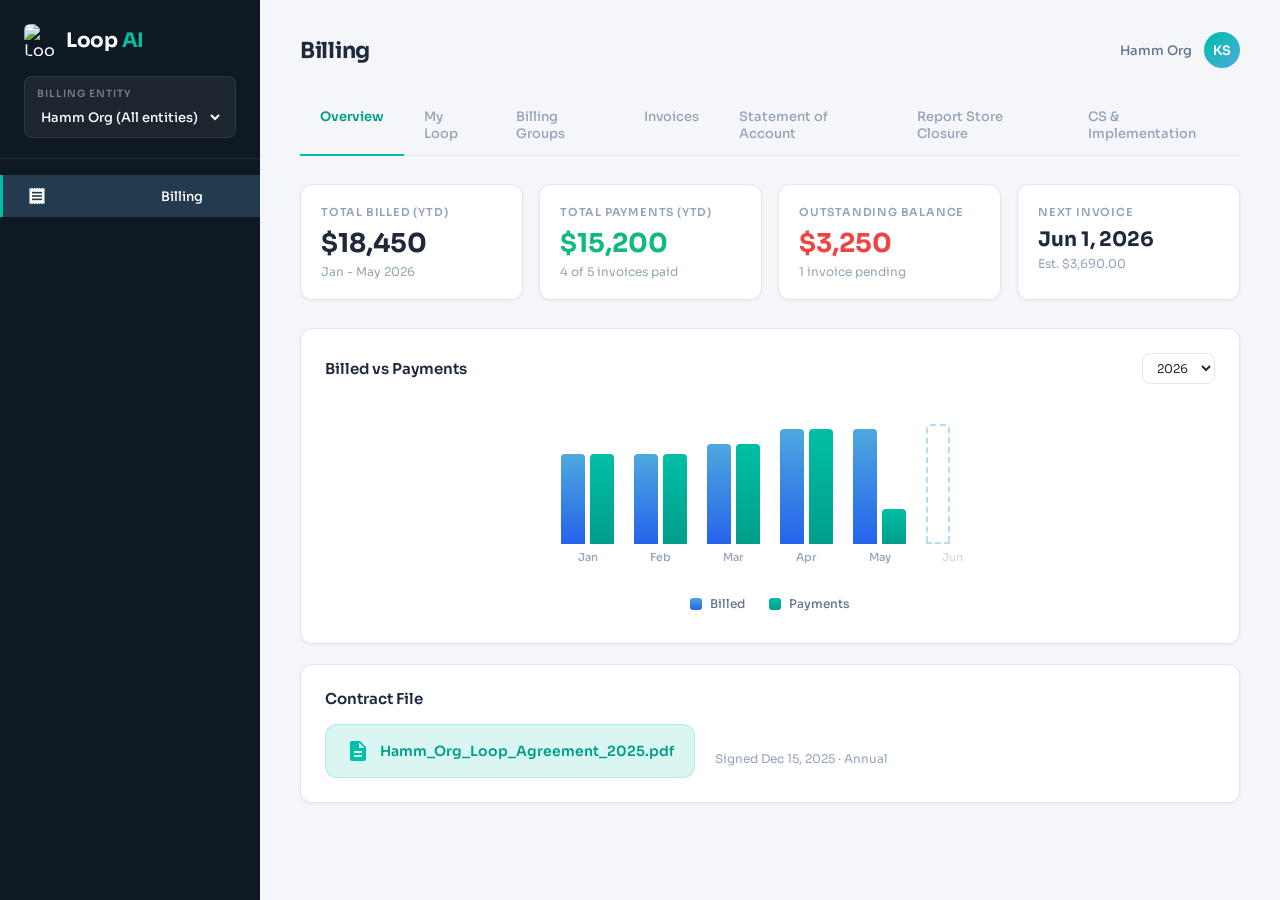
==== commit c91626a0: "Add CS & Implementation tab with Q2 billing metrics New tab showing onboarding tracker with: - KPI s" ====
--- a/index.html
+++ b/index.html
@@ -296,6 +296,7 @@
       <div class="tab" onclick="showTab('invoices')">Invoices</div>
       <div class="tab" onclick="showTab('soa')">Statement of Account</div>
       <div class="tab" onclick="showTab('closure')">Report Store Closure</div>
+      <div class="tab" onclick="showTab('csimpl')">CS & Implementation</div>
     </div>
 
     <!-- ===================== OVERVIEW ===================== -->
@@ -853,6 +854,155 @@
       </div>
     </div>
 
+    <!-- ===================== CS & IMPLEMENTATION ===================== -->
+    <div class="tab-panel" id="tab-csimpl">
+
+      <!-- Page Title -->
+      <div style="margin-bottom:28px;">
+        <h2 style="font-size:24px;font-weight:700;color:#0F1923;margin-bottom:4px;">CS & Implementation</h2>
+        <p style="font-size:13px;color:var(--text-secondary);">Q2' Billing Metrics &mdash; Onboarding tracker for new billing setups</p>
+      </div>
+
+      <!-- KPI Summary Cards -->
+      <div class="summary-row" style="grid-template-columns:repeat(5,1fr);">
+        <div class="summary-box">
+          <div class="label">Total OBs (Q2)</div>
+          <div class="value">119</div>
+          <div class="sub">Feb&ndash;Apr 2026</div>
+        </div>
+        <div class="summary-box">
+          <div class="label">Completed</div>
+          <div class="value" style="color:var(--success);">40</div>
+          <div class="sub">33.6% overall</div>
+        </div>
+        <div class="summary-box">
+          <div class="label">In Progress</div>
+          <div class="value" style="color:var(--accent-blue);">54</div>
+          <div class="sub">45.4% of total</div>
+        </div>
+        <div class="summary-box">
+          <div class="label">Not Started</div>
+          <div class="value" style="color:var(--warning);">21</div>
+          <div class="sub">17.6% of total</div>
+        </div>
+        <div class="summary-box">
+          <div class="label">Other</div>
+          <div class="value" style="color:var(--text-muted);">4</div>
+          <div class="sub">3.4% of total</div>
+        </div>
+      </div>
+
+      <!-- Time to Bill -->
+      <div style="display:grid;grid-template-columns:1fr 1fr;gap:20px;margin-bottom:28px;">
+        <div class="card">
+          <div class="card-header"><h3>Time to Bill</h3><span class="badge badge-green">Improving</span></div>
+          <div style="display:flex;gap:24px;align-items:center;">
+            <div style="flex:1;text-align:center;padding:20px;background:var(--bg);border-radius:var(--radius-sm);">
+              <div style="font-size:11px;color:var(--text-muted);text-transform:uppercase;letter-spacing:0.8px;font-weight:600;margin-bottom:8px;">Q1 Average</div>
+              <div style="font-size:32px;font-weight:700;color:var(--text);">17.70</div>
+              <div style="font-size:12px;color:var(--text-muted);">days</div>
+            </div>
+            <div style="display:flex;flex-direction:column;align-items:center;gap:4px;">
+              <span class="material-icons" style="color:var(--success);font-size:28px;">trending_down</span>
+              <span style="font-size:12px;font-weight:600;color:var(--success);">-17.3%</span>
+            </div>
+            <div style="flex:1;text-align:center;padding:20px;background:var(--success-bg);border-radius:var(--radius-sm);border:1px solid rgba(16,185,129,0.2);">
+              <div style="font-size:11px;color:var(--text-muted);text-transform:uppercase;letter-spacing:0.8px;font-weight:600;margin-bottom:8px;">Q2 Average</div>
+              <div style="font-size:32px;font-weight:700;color:var(--success);">14.63</div>
+              <div style="font-size:12px;color:var(--text-muted);">days</div>
+            </div>
+          </div>
+        </div>
+
+        <div class="card">
+          <div class="card-header"><h3>Completion Rate by Month</h3></div>
+          <div style="display:flex;gap:16px;">
+            <div style="flex:1;text-align:center;padding:16px;background:var(--bg);border-radius:var(--radius-sm);">
+              <div style="font-size:11px;color:var(--text-muted);text-transform:uppercase;letter-spacing:0.8px;font-weight:600;margin-bottom:8px;">Feb</div>
+              <div style="font-size:28px;font-weight:700;color:var(--text);">39%</div>
+              <div style="margin-top:8px;height:6px;background:var(--border);border-radius:3px;overflow:hidden;"><div style="width:39%;height:100%;background:var(--primary);border-radius:3px;"></div></div>
+            </div>
+            <div style="flex:1;text-align:center;padding:16px;background:var(--bg);border-radius:var(--radius-sm);">
+              <div style="font-size:11px;color:var(--text-muted);text-transform:uppercase;letter-spacing:0.8px;font-weight:600;margin-bottom:8px;">Mar</div>
+              <div style="font-size:28px;font-weight:700;color:var(--text);">44%</div>
+              <div style="margin-top:8px;height:6px;background:var(--border);border-radius:3px;overflow:hidden;"><div style="width:44%;height:100%;background:var(--primary);border-radius:3px;"></div></div>
+            </div>
+            <div style="flex:1;text-align:center;padding:16px;background:var(--warning-bg);border-radius:var(--radius-sm);border:1px solid rgba(245,158,11,0.2);">
+              <div style="font-size:11px;color:var(--text-muted);text-transform:uppercase;letter-spacing:0.8px;font-weight:600;margin-bottom:8px;">Apr</div>
+              <div style="font-size:28px;font-weight:700;color:var(--warning);">19%</div>
+              <div style="margin-top:8px;height:6px;background:var(--border);border-radius:3px;overflow:hidden;"><div style="width:19%;height:100%;background:var(--warning);border-radius:3px;"></div></div>
+            </div>
+          </div>
+        </div>
+      </div>
+
+      <!-- Monthly OB Breakdown Table -->
+      <div class="card">
+        <div class="card-header">
+          <h3>Monthly Onboarding Breakdown</h3>
+          <span class="badge badge-teal">Q2' 2026</span>
+        </div>
+        <table style="width:100%;border-collapse:collapse;font-size:13px;">
+          <thead>
+            <tr style="border-bottom:2px solid var(--border);">
+              <th style="text-align:left;padding:12px 16px;color:var(--text-secondary);font-weight:600;font-size:11px;text-transform:uppercase;letter-spacing:0.8px;">Month</th>
+              <th style="text-align:center;padding:12px 16px;color:var(--text-secondary);font-weight:600;font-size:11px;text-transform:uppercase;letter-spacing:0.8px;">Total OBs</th>
+              <th style="text-align:center;padding:12px 16px;color:var(--text-secondary);font-weight:600;font-size:11px;text-transform:uppercase;letter-spacing:0.8px;">Avg Age (days)</th>
+              <th style="text-align:center;padding:12px 16px;color:var(--text-secondary);font-weight:600;font-size:11px;text-transform:uppercase;letter-spacing:0.8px;">Completed</th>
+              <th style="text-align:center;padding:12px 16px;color:var(--text-secondary);font-weight:600;font-size:11px;text-transform:uppercase;letter-spacing:0.8px;">In Progress</th>
+              <th style="text-align:center;padding:12px 16px;color:var(--text-secondary);font-weight:600;font-size:11px;text-transform:uppercase;letter-spacing:0.8px;">Not Started</th>
+              <th style="text-align:center;padding:12px 16px;color:var(--text-secondary);font-weight:600;font-size:11px;text-transform:uppercase;letter-spacing:0.8px;">Other</th>
+            </tr>
+          </thead>
+          <tbody>
+            <tr style="border-bottom:1px solid var(--border-light);">
+              <td style="padding:14px 16px;font-weight:600;">February</td>
+              <td style="text-align:center;padding:14px 16px;">36</td>
+              <td style="text-align:center;padding:14px 16px;"><span style="color:var(--danger);font-weight:600;">76</span></td>
+              <td style="text-align:center;padding:14px 16px;"><span style="background:var(--success-bg);color:var(--success);padding:4px 10px;border-radius:12px;font-weight:600;">14</span></td>
+              <td style="text-align:center;padding:14px 16px;">17</td>
+              <td style="text-align:center;padding:14px 16px;">2</td>
+              <td style="text-align:center;padding:14px 16px;">3</td>
+            </tr>
+            <tr style="border-bottom:1px solid var(--border-light);">
+              <td style="padding:14px 16px;font-weight:600;">March</td>
+              <td style="text-align:center;padding:14px 16px;">50</td>
+              <td style="text-align:center;padding:14px 16px;"><span style="color:var(--warning);font-weight:600;">51</span></td>
+              <td style="text-align:center;padding:14px 16px;"><span style="background:var(--success-bg);color:var(--success);padding:4px 10px;border-radius:12px;font-weight:600;">22</span></td>
+              <td style="text-align:center;padding:14px 16px;">20</td>
+              <td style="text-align:center;padding:14px 16px;">7</td>
+              <td style="text-align:center;padding:14px 16px;">1</td>
+            </tr>
+            <tr style="border-bottom:1px solid var(--border-light);">
+              <td style="padding:14px 16px;font-weight:600;">April</td>
+              <td style="text-align:center;padding:14px 16px;">21</td>
+              <td style="text-align:center;padding:14px 16px;"><span style="color:var(--success);font-weight:600;">27</span></td>
+              <td style="text-align:center;padding:14px 16px;"><span style="background:var(--success-bg);color:var(--success);padding:4px 10px;border-radius:12px;font-weight:600;">4</span></td>
+              <td style="text-align:center;padding:14px 16px;">17</td>
+              <td style="text-align:center;padding:14px 16px;"><span style="background:var(--warning-bg);color:var(--warning);padding:4px 10px;border-radius:12px;font-weight:600;">12*</span></td>
+              <td style="text-align:center;padding:14px 16px;">0</td>
+            </tr>
+          </tbody>
+          <tfoot>
+            <tr style="border-top:2px solid var(--border);background:var(--bg);">
+              <td style="padding:14px 16px;font-weight:700;">TOTAL</td>
+              <td style="text-align:center;padding:14px 16px;font-weight:700;">119</td>
+              <td style="text-align:center;padding:14px 16px;color:var(--text-muted);">&mdash;</td>
+              <td style="text-align:center;padding:14px 16px;font-weight:700;">40</td>
+              <td style="text-align:center;padding:14px 16px;font-weight:700;">54</td>
+              <td style="text-align:center;padding:14px 16px;font-weight:700;">21</td>
+              <td style="text-align:center;padding:14px 16px;font-weight:700;">4</td>
+            </tr>
+          </tfoot>
+        </table>
+        <div class="callout callout-info" style="margin-top:16px;">
+          <span class="material-icons" style="font-size:14px;vertical-align:middle;margin-right:4px;">info</span>
+          <strong>12*</strong> &mdash; April "Not Started" count is elevated due to late-month intake; most expected to move to In Progress by mid-May.
+        </div>
+      </div>
+
+    </div>
+
   </div>
 </div>
 
@@ -1022,7 +1172,7 @@
     document.querySelectorAll('.tab').forEach(t => t.classList.remove('active'));
     document.getElementById('tab-' + name).classList.add('active');
     const tabs = document.querySelectorAll('.tab');
-    const map = { overview:0, myloop:1, groups:2, invoices:3, soa:4, closure:5 };
+    const map = { overview:0, myloop:1, groups:2, invoices:3, soa:4, closure:5, csimpl:6 };
     if (map[name] !== undefined) tabs[map[name]].classList.add('active');
   }
 
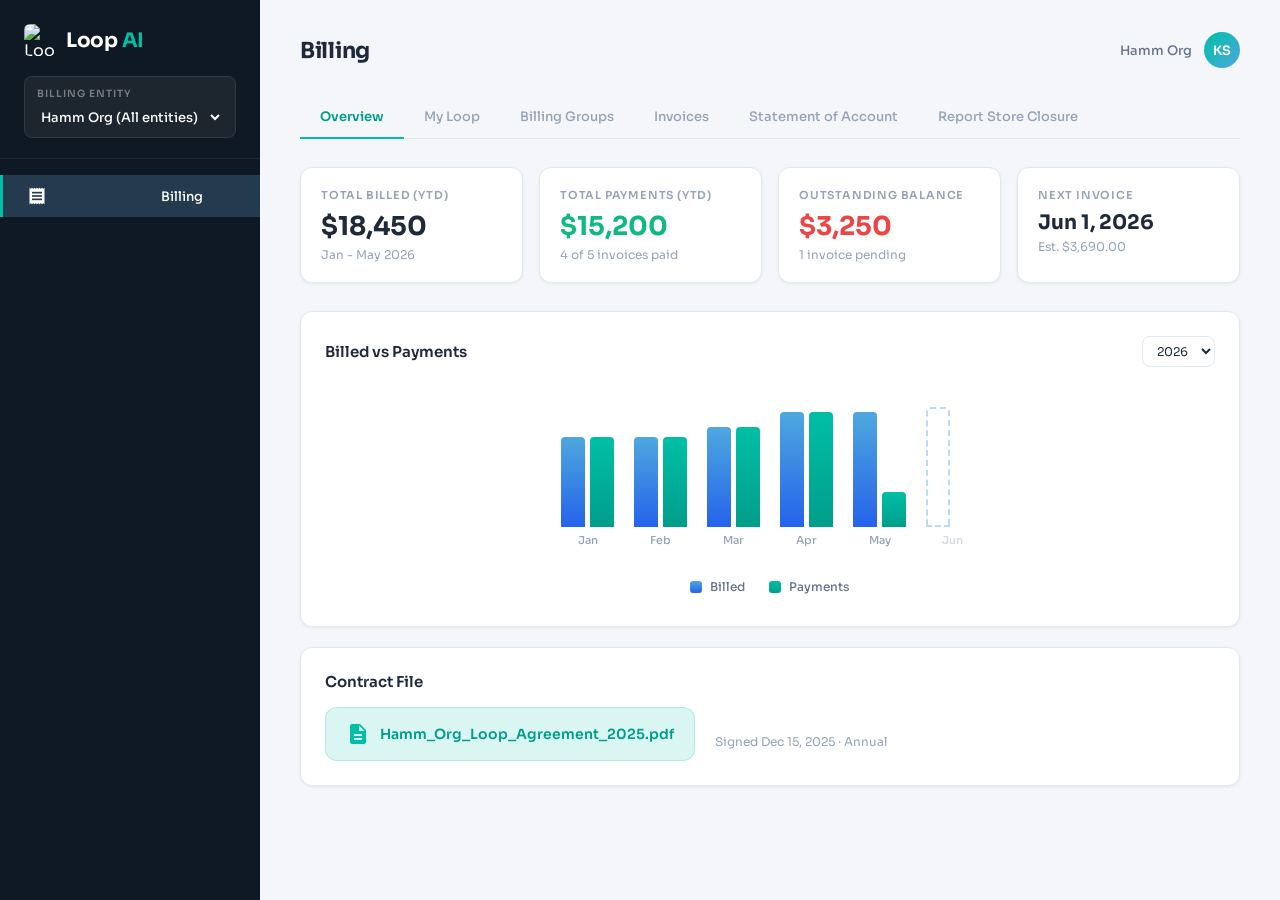
==== commit 6bda6ecf: "Revert "Add CS & Implementation tab with Q2 billing metrics" This reverts commit c91626a0c8039f27132" ====
--- a/index.html
+++ b/index.html
@@ -296,7 +296,6 @@
       <div class="tab" onclick="showTab('invoices')">Invoices</div>
       <div class="tab" onclick="showTab('soa')">Statement of Account</div>
       <div class="tab" onclick="showTab('closure')">Report Store Closure</div>
-      <div class="tab" onclick="showTab('csimpl')">CS & Implementation</div>
     </div>
 
     <!-- ===================== OVERVIEW ===================== -->
@@ -854,155 +853,6 @@
       </div>
     </div>
 
-    <!-- ===================== CS & IMPLEMENTATION ===================== -->
-    <div class="tab-panel" id="tab-csimpl">
-
-      <!-- Page Title -->
-      <div style="margin-bottom:28px;">
-        <h2 style="font-size:24px;font-weight:700;color:#0F1923;margin-bottom:4px;">CS & Implementation</h2>
-        <p style="font-size:13px;color:var(--text-secondary);">Q2' Billing Metrics &mdash; Onboarding tracker for new billing setups</p>
-      </div>
-
-      <!-- KPI Summary Cards -->
-      <div class="summary-row" style="grid-template-columns:repeat(5,1fr);">
-        <div class="summary-box">
-          <div class="label">Total OBs (Q2)</div>
-          <div class="value">119</div>
-          <div class="sub">Feb&ndash;Apr 2026</div>
-        </div>
-        <div class="summary-box">
-          <div class="label">Completed</div>
-          <div class="value" style="color:var(--success);">40</div>
-          <div class="sub">33.6% overall</div>
-        </div>
-        <div class="summary-box">
-          <div class="label">In Progress</div>
-          <div class="value" style="color:var(--accent-blue);">54</div>
-          <div class="sub">45.4% of total</div>
-        </div>
-        <div class="summary-box">
-          <div class="label">Not Started</div>
-          <div class="value" style="color:var(--warning);">21</div>
-          <div class="sub">17.6% of total</div>
-        </div>
-        <div class="summary-box">
-          <div class="label">Other</div>
-          <div class="value" style="color:var(--text-muted);">4</div>
-          <div class="sub">3.4% of total</div>
-        </div>
-      </div>
-
-      <!-- Time to Bill -->
-      <div style="display:grid;grid-template-columns:1fr 1fr;gap:20px;margin-bottom:28px;">
-        <div class="card">
-          <div class="card-header"><h3>Time to Bill</h3><span class="badge badge-green">Improving</span></div>
-          <div style="display:flex;gap:24px;align-items:center;">
-            <div style="flex:1;text-align:center;padding:20px;background:var(--bg);border-radius:var(--radius-sm);">
-              <div style="font-size:11px;color:var(--text-muted);text-transform:uppercase;letter-spacing:0.8px;font-weight:600;margin-bottom:8px;">Q1 Average</div>
-              <div style="font-size:32px;font-weight:700;color:var(--text);">17.70</div>
-              <div style="font-size:12px;color:var(--text-muted);">days</div>
-            </div>
-            <div style="display:flex;flex-direction:column;align-items:center;gap:4px;">
-              <span class="material-icons" style="color:var(--success);font-size:28px;">trending_down</span>
-              <span style="font-size:12px;font-weight:600;color:var(--success);">-17.3%</span>
-            </div>
-            <div style="flex:1;text-align:center;padding:20px;background:var(--success-bg);border-radius:var(--radius-sm);border:1px solid rgba(16,185,129,0.2);">
-              <div style="font-size:11px;color:var(--text-muted);text-transform:uppercase;letter-spacing:0.8px;font-weight:600;margin-bottom:8px;">Q2 Average</div>
-              <div style="font-size:32px;font-weight:700;color:var(--success);">14.63</div>
-              <div style="font-size:12px;color:var(--text-muted);">days</div>
-            </div>
-          </div>
-        </div>
-
-        <div class="card">
-          <div class="card-header"><h3>Completion Rate by Month</h3></div>
-          <div style="display:flex;gap:16px;">
-            <div style="flex:1;text-align:center;padding:16px;background:var(--bg);border-radius:var(--radius-sm);">
-              <div style="font-size:11px;color:var(--text-muted);text-transform:uppercase;letter-spacing:0.8px;font-weight:600;margin-bottom:8px;">Feb</div>
-              <div style="font-size:28px;font-weight:700;color:var(--text);">39%</div>
-              <div style="margin-top:8px;height:6px;background:var(--border);border-radius:3px;overflow:hidden;"><div style="width:39%;height:100%;background:var(--primary);border-radius:3px;"></div></div>
-            </div>
-            <div style="flex:1;text-align:center;padding:16px;background:var(--bg);border-radius:var(--radius-sm);">
-              <div style="font-size:11px;color:var(--text-muted);text-transform:uppercase;letter-spacing:0.8px;font-weight:600;margin-bottom:8px;">Mar</div>
-              <div style="font-size:28px;font-weight:700;color:var(--text);">44%</div>
-              <div style="margin-top:8px;height:6px;background:var(--border);border-radius:3px;overflow:hidden;"><div style="width:44%;height:100%;background:var(--primary);border-radius:3px;"></div></div>
-            </div>
-            <div style="flex:1;text-align:center;padding:16px;background:var(--warning-bg);border-radius:var(--radius-sm);border:1px solid rgba(245,158,11,0.2);">
-              <div style="font-size:11px;color:var(--text-muted);text-transform:uppercase;letter-spacing:0.8px;font-weight:600;margin-bottom:8px;">Apr</div>
-              <div style="font-size:28px;font-weight:700;color:var(--warning);">19%</div>
-              <div style="margin-top:8px;height:6px;background:var(--border);border-radius:3px;overflow:hidden;"><div style="width:19%;height:100%;background:var(--warning);border-radius:3px;"></div></div>
-            </div>
-          </div>
-        </div>
-      </div>
-
-      <!-- Monthly OB Breakdown Table -->
-      <div class="card">
-        <div class="card-header">
-          <h3>Monthly Onboarding Breakdown</h3>
-          <span class="badge badge-teal">Q2' 2026</span>
-        </div>
-        <table style="width:100%;border-collapse:collapse;font-size:13px;">
-          <thead>
-            <tr style="border-bottom:2px solid var(--border);">
-              <th style="text-align:left;padding:12px 16px;color:var(--text-secondary);font-weight:600;font-size:11px;text-transform:uppercase;letter-spacing:0.8px;">Month</th>
-              <th style="text-align:center;padding:12px 16px;color:var(--text-secondary);font-weight:600;font-size:11px;text-transform:uppercase;letter-spacing:0.8px;">Total OBs</th>
-              <th style="text-align:center;padding:12px 16px;color:var(--text-secondary);font-weight:600;font-size:11px;text-transform:uppercase;letter-spacing:0.8px;">Avg Age (days)</th>
-              <th style="text-align:center;padding:12px 16px;color:var(--text-secondary);font-weight:600;font-size:11px;text-transform:uppercase;letter-spacing:0.8px;">Completed</th>
-              <th style="text-align:center;padding:12px 16px;color:var(--text-secondary);font-weight:600;font-size:11px;text-transform:uppercase;letter-spacing:0.8px;">In Progress</th>
-              <th style="text-align:center;padding:12px 16px;color:var(--text-secondary);font-weight:600;font-size:11px;text-transform:uppercase;letter-spacing:0.8px;">Not Started</th>
-              <th style="text-align:center;padding:12px 16px;color:var(--text-secondary);font-weight:600;font-size:11px;text-transform:uppercase;letter-spacing:0.8px;">Other</th>
-            </tr>
-          </thead>
-          <tbody>
-            <tr style="border-bottom:1px solid var(--border-light);">
-              <td style="padding:14px 16px;font-weight:600;">February</td>
-              <td style="text-align:center;padding:14px 16px;">36</td>
-              <td style="text-align:center;padding:14px 16px;"><span style="color:var(--danger);font-weight:600;">76</span></td>
-              <td style="text-align:center;padding:14px 16px;"><span style="background:var(--success-bg);color:var(--success);padding:4px 10px;border-radius:12px;font-weight:600;">14</span></td>
-              <td style="text-align:center;padding:14px 16px;">17</td>
-              <td style="text-align:center;padding:14px 16px;">2</td>
-              <td style="text-align:center;padding:14px 16px;">3</td>
-            </tr>
-            <tr style="border-bottom:1px solid var(--border-light);">
-              <td style="padding:14px 16px;font-weight:600;">March</td>
-              <td style="text-align:center;padding:14px 16px;">50</td>
-              <td style="text-align:center;padding:14px 16px;"><span style="color:var(--warning);font-weight:600;">51</span></td>
-              <td style="text-align:center;padding:14px 16px;"><span style="background:var(--success-bg);color:var(--success);padding:4px 10px;border-radius:12px;font-weight:600;">22</span></td>
-              <td style="text-align:center;padding:14px 16px;">20</td>
-              <td style="text-align:center;padding:14px 16px;">7</td>
-              <td style="text-align:center;padding:14px 16px;">1</td>
-            </tr>
-            <tr style="border-bottom:1px solid var(--border-light);">
-              <td style="padding:14px 16px;font-weight:600;">April</td>
-              <td style="text-align:center;padding:14px 16px;">21</td>
-              <td style="text-align:center;padding:14px 16px;"><span style="color:var(--success);font-weight:600;">27</span></td>
-              <td style="text-align:center;padding:14px 16px;"><span style="background:var(--success-bg);color:var(--success);padding:4px 10px;border-radius:12px;font-weight:600;">4</span></td>
-              <td style="text-align:center;padding:14px 16px;">17</td>
-              <td style="text-align:center;padding:14px 16px;"><span style="background:var(--warning-bg);color:var(--warning);padding:4px 10px;border-radius:12px;font-weight:600;">12*</span></td>
-              <td style="text-align:center;padding:14px 16px;">0</td>
-            </tr>
-          </tbody>
-          <tfoot>
-            <tr style="border-top:2px solid var(--border);background:var(--bg);">
-              <td style="padding:14px 16px;font-weight:700;">TOTAL</td>
-              <td style="text-align:center;padding:14px 16px;font-weight:700;">119</td>
-              <td style="text-align:center;padding:14px 16px;color:var(--text-muted);">&mdash;</td>
-              <td style="text-align:center;padding:14px 16px;font-weight:700;">40</td>
-              <td style="text-align:center;padding:14px 16px;font-weight:700;">54</td>
-              <td style="text-align:center;padding:14px 16px;font-weight:700;">21</td>
-              <td style="text-align:center;padding:14px 16px;font-weight:700;">4</td>
-            </tr>
-          </tfoot>
-        </table>
-        <div class="callout callout-info" style="margin-top:16px;">
-          <span class="material-icons" style="font-size:14px;vertical-align:middle;margin-right:4px;">info</span>
-          <strong>12*</strong> &mdash; April "Not Started" count is elevated due to late-month intake; most expected to move to In Progress by mid-May.
-        </div>
-      </div>
-
-    </div>
-
   </div>
 </div>
 
@@ -1172,7 +1022,7 @@
     document.querySelectorAll('.tab').forEach(t => t.classList.remove('active'));
     document.getElementById('tab-' + name).classList.add('active');
     const tabs = document.querySelectorAll('.tab');
-    const map = { overview:0, myloop:1, groups:2, invoices:3, soa:4, closure:5, csimpl:6 };
+    const map = { overview:0, myloop:1, groups:2, invoices:3, soa:4, closure:5 };
     if (map[name] !== undefined) tabs[map[name]].classList.add('active');
   }
 
